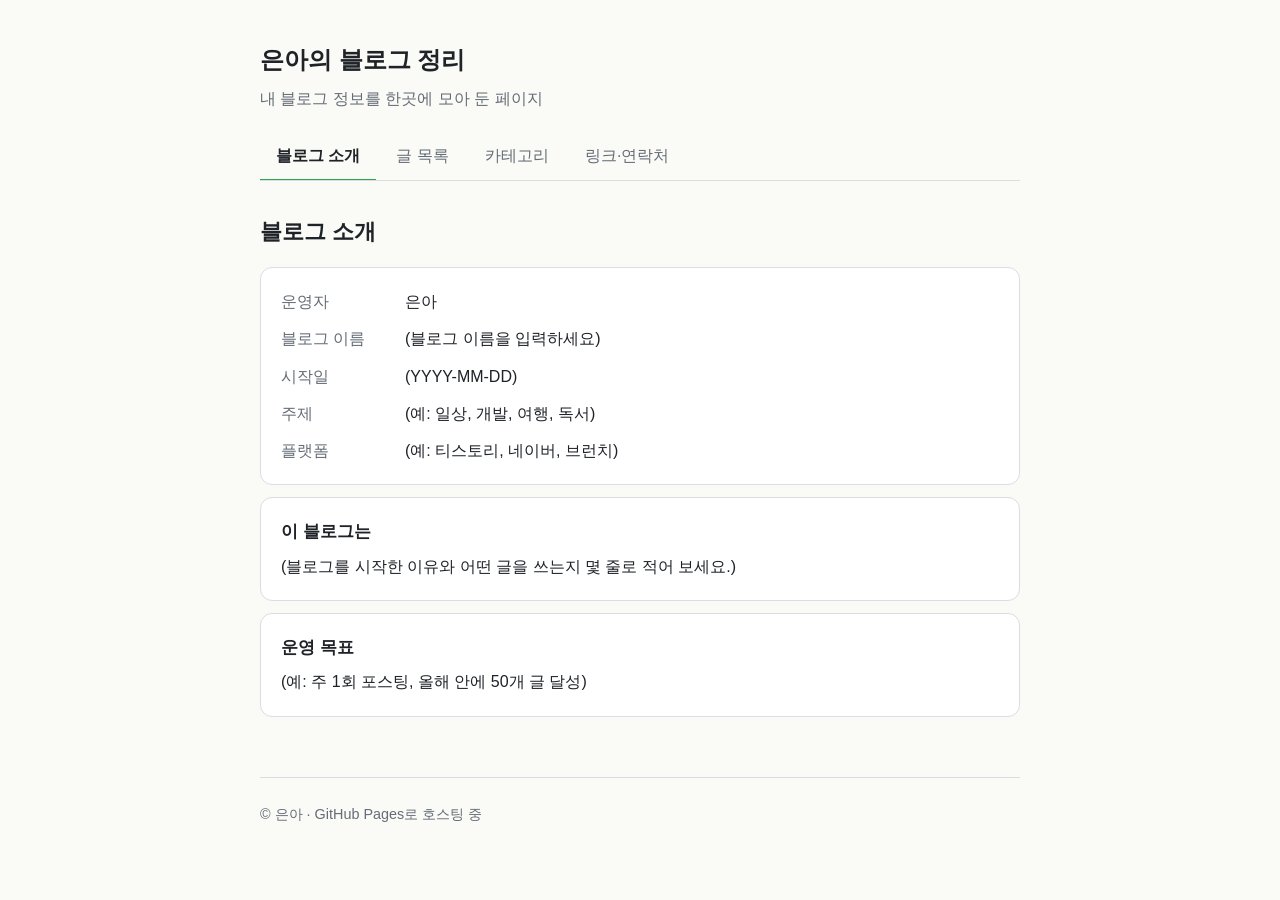
==== about.html @ 81f86c1e "Add blog info site with four tabs Home page plus about, posts, categories and links pages sharing a " ====
<!doctype html>
<html lang="ko">
<head>
  <meta charset="utf-8">
  <meta name="viewport" content="width=device-width, initial-scale=1">
  <title>블로그 소개 · 은아의 블로그 정리</title>
  <link rel="stylesheet" href="style.css">
</head>
<body>
  <div class="wrap">
    <header>
      <h1 class="site-title"><a href="index.html">은아의 블로그 정리</a></h1>
      <p class="site-sub">내 블로그 정보를 한곳에 모아 둔 페이지</p>
      <nav class="tabs" aria-label="주요 메뉴">
        <a href="about.html" aria-current="page">블로그 소개</a>
        <a href="posts.html">글 목록</a>
        <a href="categories.html">카테고리</a>
        <a href="links.html">링크·연락처</a>
      </nav>
    </header>

    <main>
      <h2>블로그 소개</h2>

      <div class="card">
        <dl class="info">
          <dt>운영자</dt><dd>은아</dd>
          <dt>블로그 이름</dt><dd>(블로그 이름을 입력하세요)</dd>
          <dt>시작일</dt><dd>(YYYY-MM-DD)</dd>
          <dt>주제</dt><dd>(예: 일상, 개발, 여행, 독서)</dd>
          <dt>플랫폼</dt><dd>(예: 티스토리, 네이버, 브런치)</dd>
        </dl>
      </div>

      <div class="card">
        <h3>이 블로그는</h3>
        <p>(블로그를 시작한 이유와 어떤 글을 쓰는지 몇 줄로 적어 보세요.)</p>
      </div>

      <div class="card">
        <h3>운영 목표</h3>
        <p>(예: 주 1회 포스팅, 올해 안에 50개 글 달성)</p>
      </div>
    </main>

    <footer>© 은아 · GitHub Pages로 호스팅 중</footer>
  </div>
</body>
</html>
---- style.css ----
:root {
  --bg: #fafaf7; --fg: #1f2328; --muted: #656d76; --accent: #2da44e;
  --card: #ffffff; --line: #d8dee4;
}
@media (prefers-color-scheme: dark) {
  :root {
    --bg: #0d1117; --fg: #e6edf3; --muted: #8b949e; --accent: #3fb950;
    --card: #161b22; --line: #30363d;
  }
}
* { box-sizing: border-box; }
body {
  margin: 0; min-height: 100vh;
  background: var(--bg); color: var(--fg);
  font-family: -apple-system, BlinkMacSystemFont, "Apple SD Gothic Neo", "Malgun Gothic", sans-serif;
  line-height: 1.7;
}
.wrap { width: min(92vw, 760px); margin: 0 auto; }

header { padding: 40px 0 0; }
.site-title { margin: 0; font-size: 1.5rem; }
.site-title a { color: inherit; text-decoration: none; }
.site-sub { margin: 4px 0 20px; color: var(--muted); }

nav.tabs {
  display: flex; gap: 4px; overflow-x: auto;
  border-bottom: 1px solid var(--line);
}
nav.tabs a {
  flex: none; padding: 10px 16px; color: var(--muted); text-decoration: none;
  border-bottom: 2px solid transparent; margin-bottom: -1px; white-space: nowrap;
}
nav.tabs a:hover { color: var(--fg); }
nav.tabs a[aria-current="page"] {
  color: var(--fg); font-weight: 600; border-bottom-color: var(--accent);
}

main { padding: 32px 0 48px; }
h2 { margin: 0 0 16px; font-size: 1.4rem; }
h3 { margin: 0 0 6px; font-size: 1.05rem; }
p { margin: 0 0 16px; }
.muted { color: var(--muted); }

.card {
  background: var(--card); border: 1px solid var(--line);
  border-radius: 12px; padding: 20px; margin-bottom: 12px;
}
.card p:last-child { margin-bottom: 0; }
.grid { display: grid; gap: 12px; grid-template-columns: repeat(auto-fit, minmax(220px, 1fr)); }
a.card { display: block; color: inherit; text-decoration: none; }
a.card:hover { border-color: var(--accent); }

.post-list { list-style: none; margin: 0; padding: 0; }
.post-list li {
  display: flex; justify-content: space-between; gap: 16px;
  padding: 14px 0; border-bottom: 1px solid var(--line);
}
.post-list time { flex: none; color: var(--muted); font-variant-numeric: tabular-nums; }

.tag {
  display: inline-block; padding: 2px 10px; margin: 0 6px 6px 0;
  font-size: .85rem; color: var(--accent);
  border: 1px solid var(--accent); border-radius: 999px;
}
dl.info { display: grid; grid-template-columns: 7em 1fr; gap: 10px 12px; margin: 0; }
dl.info dt { color: var(--muted); }
dl.info dd { margin: 0; }
a { color: var(--accent); }

footer { padding: 24px 0 40px; color: var(--muted); font-size: .9rem; border-top: 1px solid var(--line); }
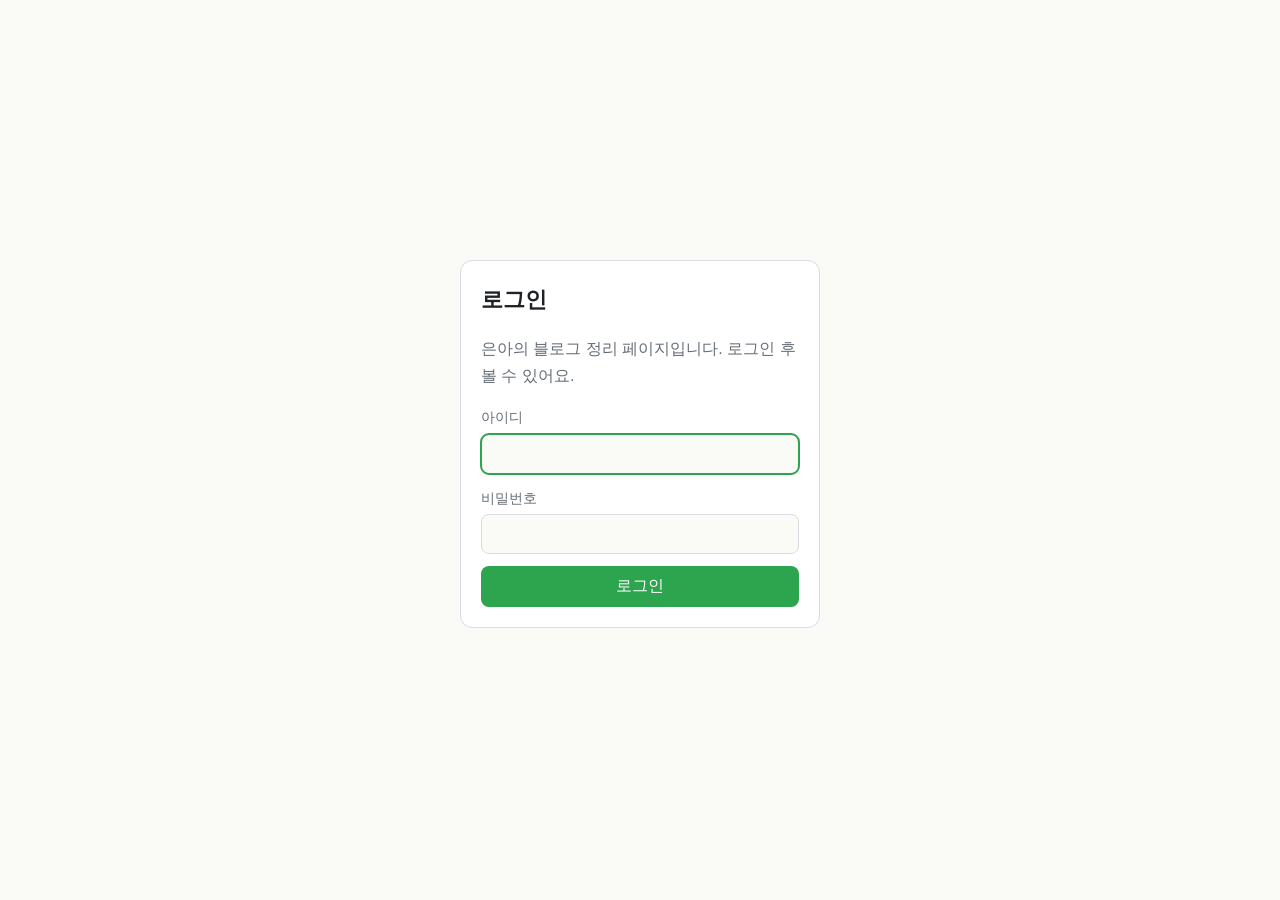
==== commit c00d5e50: "Add ID/password login gate to all pages Client-side gate (UI level) using a salted SHA-256 hash in a" ====
--- a/about.html
+++ b/about.html
@@ -5,6 +5,8 @@
   <meta name="viewport" content="width=device-width, initial-scale=1">
   <title>블로그 소개 · 은아의 블로그 정리</title>
   <link rel="stylesheet" href="style.css">
+  <script src="auth-config.js"></script>
+  <script src="auth.js"></script>
 </head>
 <body>
   <div class="wrap">
--- a/style.css
+++ b/style.css
@@ -67,4 +67,27 @@
 dl.info dd { margin: 0; }
 a { color: var(--accent); }
 
+/* 로그인 잠금 */
+html.locked .wrap { display: none; }
+html:not(.locked) #login { display: none; }
+#login { min-height: 100vh; display: grid; place-items: center; padding: 16px; }
+.login-card { width: min(92vw, 360px); }
+.login-card label { display: block; margin-bottom: 12px; color: var(--muted); font-size: .9rem; }
+.login-card input {
+  display: block; width: 100%; margin-top: 4px; padding: 10px 12px; font-size: 1rem;
+  color: var(--fg); background: var(--bg); border: 1px solid var(--line); border-radius: 8px;
+}
+.login-card input:focus { outline: 2px solid var(--accent); outline-offset: -1px; }
+.login-card button {
+  width: 100%; padding: 10px; font-size: 1rem; color: #fff; background: var(--accent);
+  border: 0; border-radius: 8px; cursor: pointer;
+}
+.login-error { color: #cf222e; font-size: .9rem; margin: 0 0 12px; }
+@media (prefers-color-scheme: dark) { .login-error { color: #ff7b72; } }
+nav.tabs .logout {
+  flex: none; margin-left: auto; padding: 10px 4px; font-size: .9rem; cursor: pointer;
+  color: var(--muted); background: none; border: 0;
+}
+nav.tabs .logout:hover { color: var(--fg); }
+
 footer { padding: 24px 0 40px; color: var(--muted); font-size: .9rem; border-top: 1px solid var(--line); }
